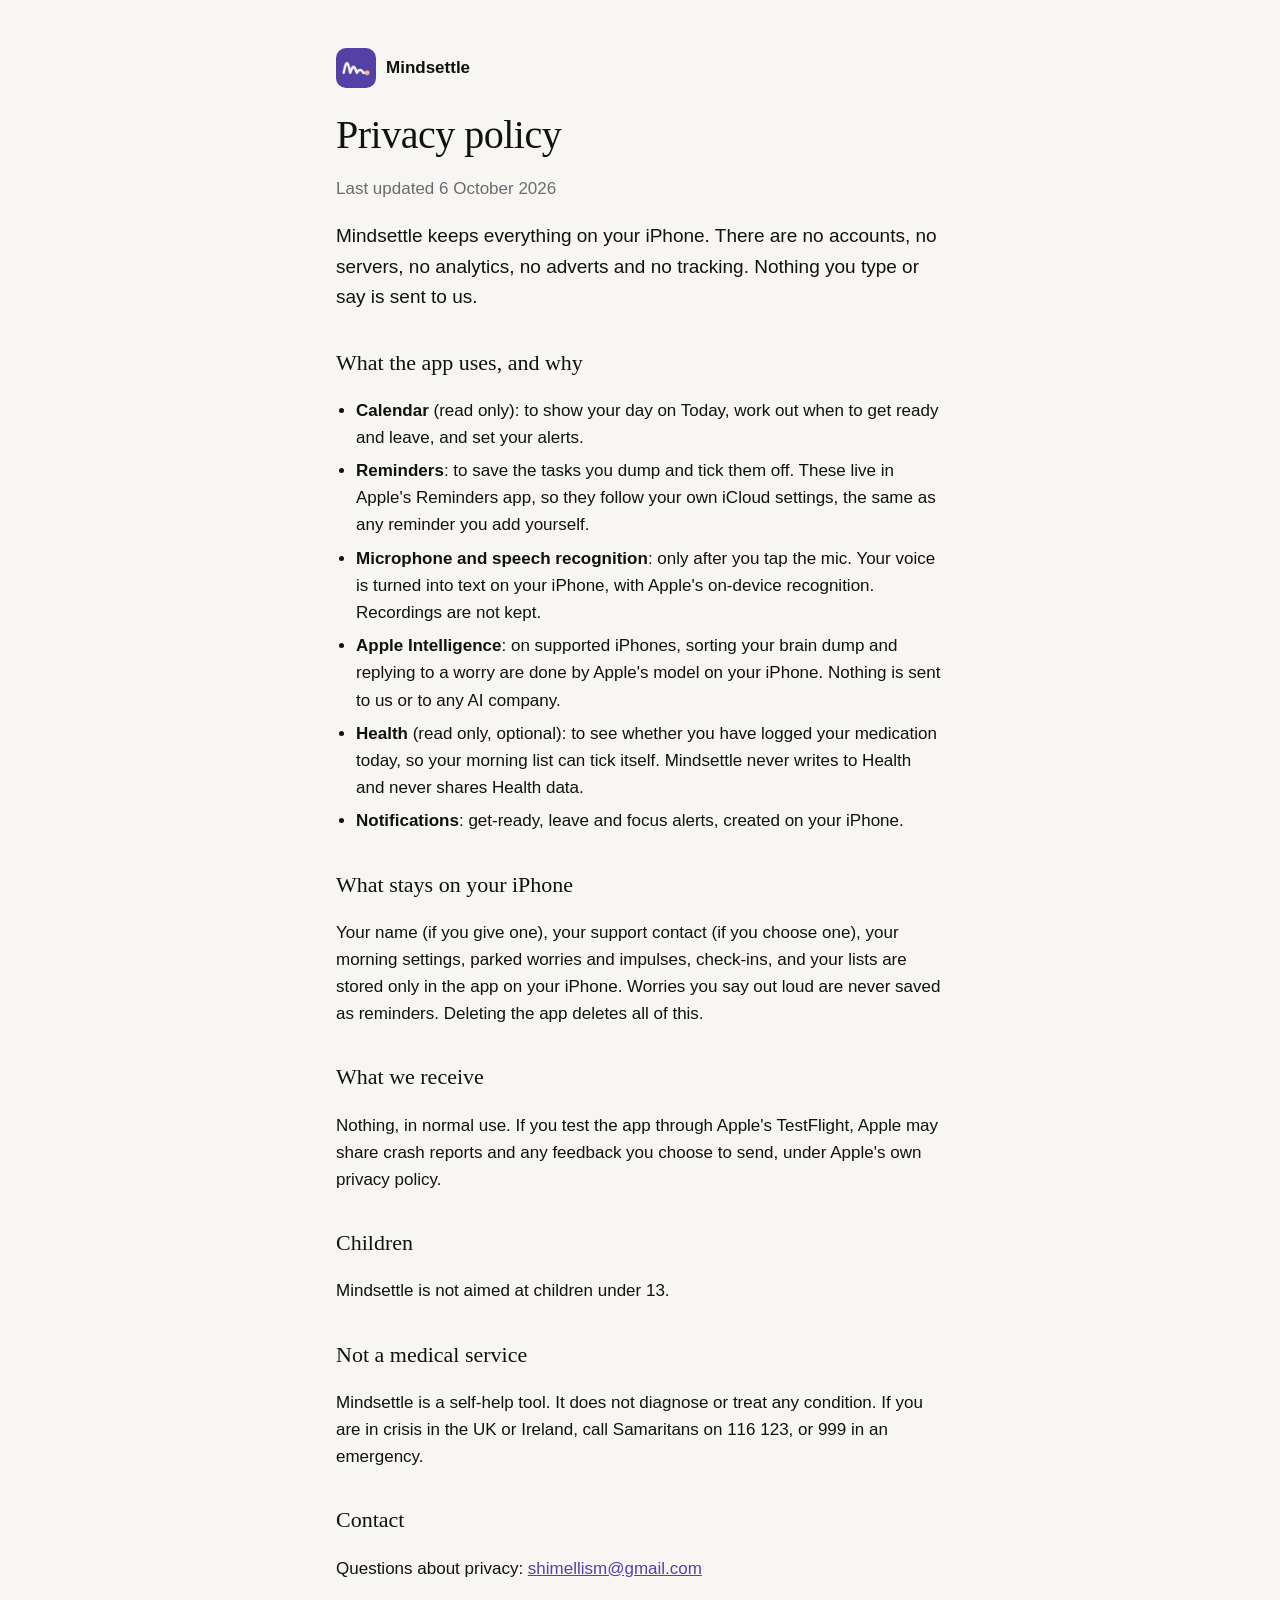
==== privacy.html @ e389e897 "Mindsettle site: home and privacy policy" ====
<!doctype html>
<html lang="en-GB">
<head>
<meta charset="utf-8">
<meta name="viewport" content="width=device-width, initial-scale=1">
<title>Mindsettle Privacy Policy</title>
<link rel="icon" href="icon.png">
<link rel="stylesheet" href="style.css">
</head>
<body>
<main>
<a class="home" href="./"><img src="icon.png" alt="" width="40" height="40"> Mindsettle</a>
<h1>Privacy policy</h1>
<p class="date">Last updated 6 October 2026</p>

<p class="lead">Mindsettle keeps everything on your iPhone. There are no accounts, no servers, no analytics, no adverts and no tracking. Nothing you type or say is sent to us.</p>

<h2>What the app uses, and why</h2>
<ul>
<li><strong>Calendar</strong> (read only): to show your day on Today, work out when to get ready and leave, and set your alerts.</li>
<li><strong>Reminders</strong>: to save the tasks you dump and tick them off. These live in Apple's Reminders app, so they follow your own iCloud settings, the same as any reminder you add yourself.</li>
<li><strong>Microphone and speech recognition</strong>: only after you tap the mic. Your voice is turned into text on your iPhone, with Apple's on-device recognition. Recordings are not kept.</li>
<li><strong>Apple Intelligence</strong>: on supported iPhones, sorting your brain dump and replying to a worry are done by Apple's model on your iPhone. Nothing is sent to us or to any AI company.</li>
<li><strong>Health</strong> (read only, optional): to see whether you have logged your medication today, so your morning list can tick itself. Mindsettle never writes to Health and never shares Health data.</li>
<li><strong>Notifications</strong>: get-ready, leave and focus alerts, created on your iPhone.</li>
</ul>

<h2>What stays on your iPhone</h2>
<p>Your name (if you give one), your support contact (if you choose one), your morning settings, parked worries and impulses, check-ins, and your lists are stored only in the app on your iPhone. Worries you say out loud are never saved as reminders. Deleting the app deletes all of this.</p>

<h2>What we receive</h2>
<p>Nothing, in normal use. If you test the app through Apple's TestFlight, Apple may share crash reports and any feedback you choose to send, under Apple's own privacy policy.</p>

<h2>Children</h2>
<p>Mindsettle is not aimed at children under 13.</p>

<h2>Not a medical service</h2>
<p>Mindsettle is a self-help tool. It does not diagnose or treat any condition. If you are in crisis in the UK or Ireland, call Samaritans on 116 123, or 999 in an emergency.</p>

<h2>Contact</h2>
<p>Questions about privacy: <a href="mailto:shimellism@gmail.com">shimellism@gmail.com</a></p>
</main>
</body>
</html>
---- style.css ----
:root { --bg: #F7F6F3; --ink: #111113; --soft: #6B6B72; --accent: #5341A8; --line: #ECEAE5; }
@media (prefers-color-scheme: dark) { :root { --bg: #0E0E10; --ink: #F4F4F5; --soft: #A1A1A8; --accent: #C6BBFF; --line: #2A2A2E; } }
* { box-sizing: border-box; }
body { margin: 0; background: var(--bg); color: var(--ink); font: 17px/1.6 -apple-system, BlinkMacSystemFont, "Segoe UI", sans-serif; }
main { max-width: 640px; margin: 0 auto; padding: 48px 16px 64px; }
h1 { font-family: Georgia, "Times New Roman", serif; font-weight: 500; font-size: 40px; line-height: 1.15; margin: 16px 0 8px; letter-spacing: -0.5px; }
h2 { font-family: Georgia, "Times New Roman", serif; font-weight: 500; font-size: 22px; margin: 32px 0 8px; }
.lead { font-size: 19px; }
.date, .links { color: var(--soft); }
a { color: var(--accent); }
ul { padding-left: 20px; }
li { margin: 6px 0; }
.logo { border-radius: 22px; display: block; }
.home { display: inline-flex; align-items: center; gap: 10px; text-decoration: none; color: var(--ink); font-weight: 600; }
.home img { border-radius: 10px; }
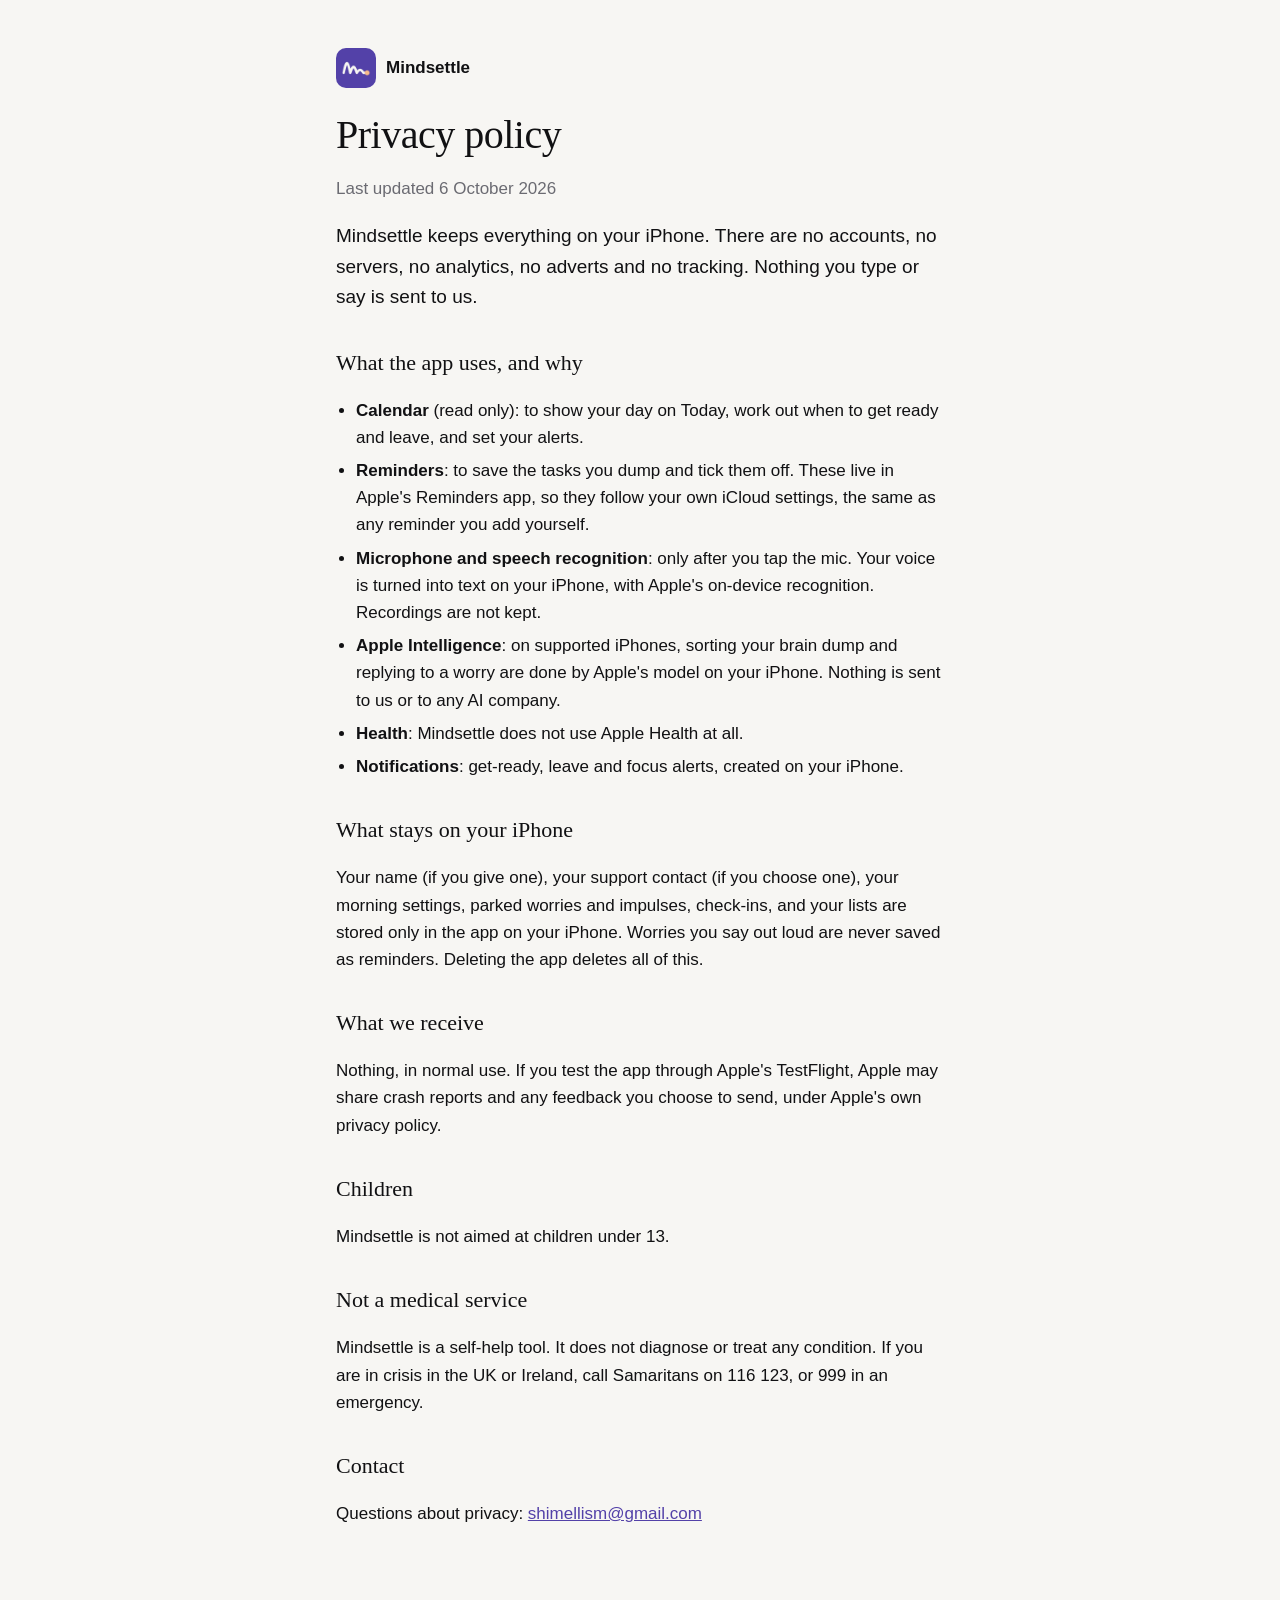
==== commit cfd52d9f: "Privacy: Mindsettle no longer uses Apple Health" ====
--- a/privacy.html
+++ b/privacy.html
@@ -21,7 +21,7 @@
 <li><strong>Reminders</strong>: to save the tasks you dump and tick them off. These live in Apple's Reminders app, so they follow your own iCloud settings, the same as any reminder you add yourself.</li>
 <li><strong>Microphone and speech recognition</strong>: only after you tap the mic. Your voice is turned into text on your iPhone, with Apple's on-device recognition. Recordings are not kept.</li>
 <li><strong>Apple Intelligence</strong>: on supported iPhones, sorting your brain dump and replying to a worry are done by Apple's model on your iPhone. Nothing is sent to us or to any AI company.</li>
-<li><strong>Health</strong> (read only, optional): to see whether you have logged your medication today, so your morning list can tick itself. Mindsettle never writes to Health and never shares Health data.</li>
+<li><strong>Health</strong>: Mindsettle does not use Apple Health at all.</li>
 <li><strong>Notifications</strong>: get-ready, leave and focus alerts, created on your iPhone.</li>
 </ul>
 
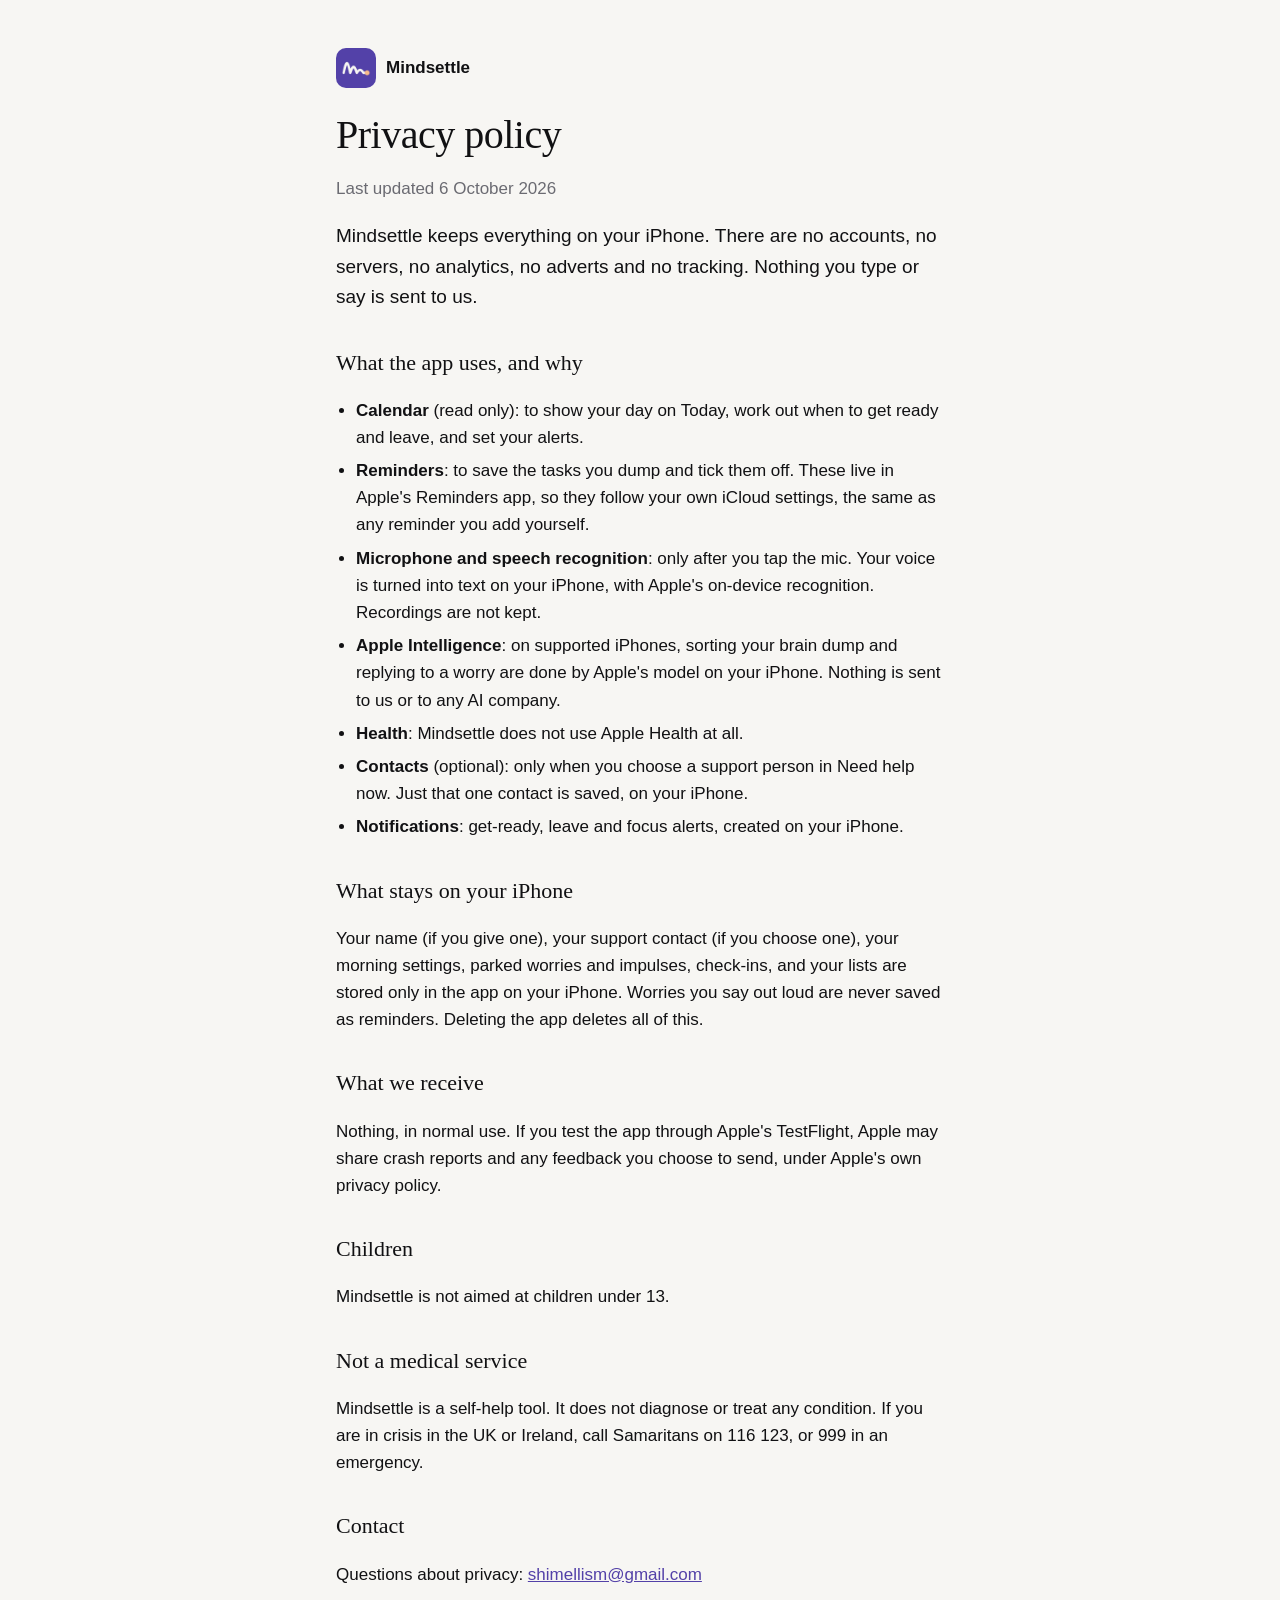
==== commit 589d92a8: "Privacy: mention the optional support contact" ====
--- a/privacy.html
+++ b/privacy.html
@@ -22,6 +22,7 @@
 <li><strong>Microphone and speech recognition</strong>: only after you tap the mic. Your voice is turned into text on your iPhone, with Apple's on-device recognition. Recordings are not kept.</li>
 <li><strong>Apple Intelligence</strong>: on supported iPhones, sorting your brain dump and replying to a worry are done by Apple's model on your iPhone. Nothing is sent to us or to any AI company.</li>
 <li><strong>Health</strong>: Mindsettle does not use Apple Health at all.</li>
+<li><strong>Contacts</strong> (optional): only when you choose a support person in Need help now. Just that one contact is saved, on your iPhone.</li>
 <li><strong>Notifications</strong>: get-ready, leave and focus alerts, created on your iPhone.</li>
 </ul>
 
